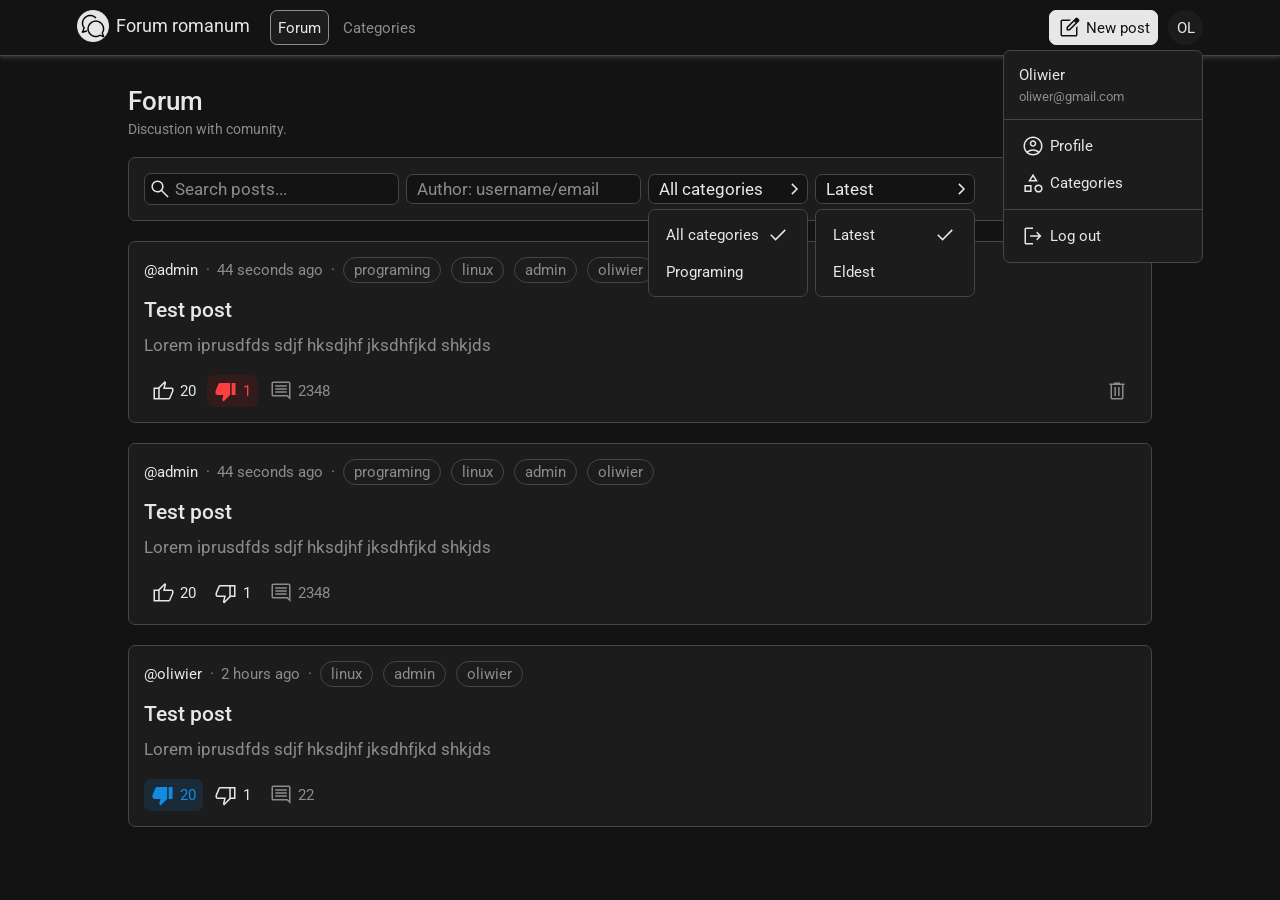
==== index.html @ 88749a3c "js" ====
<!DOCTYPE html>
<html lang="en">
<head>
    <meta charset="UTF-8">
    <meta name="viewport" content="width=device-width, initial-scale=1.0">
    <title>Forum</title>
    <link rel="shortcut icon" href="assets/img/icons/favicon/favicon.ico" type="image/x-icon">

    <link rel="stylesheet" href="css/shared/general.css">
    <link rel="stylesheet" href="css/shared/header.css">
    <link rel="stylesheet" href="css/shared/button.css">
    <link rel="stylesheet" href="css/shared/page.css">
    <link rel="stylesheet" href="css/shared/text-input.css">
    <link rel="stylesheet" href="css/shared/filters.css">
    <link rel="stylesheet" href="css/shared/drop-down.css">
    <link rel="stylesheet" href="css/shared/post.css">
    <link rel="stylesheet" href="css/shared/tile-container.css">
    <link rel="stylesheet" href="css/shared/logo.css">
</head>
<body>
    <header>
        <div class="logo">
            <img src="assets/img/icons/favicon/favicon.png" alt="logo">
            <span>Forum romanum</span>
        </div>
        <nav>
            <a href="index.html">
                <button class="button button--blue button--gray-active active border">Forum</button>
            </a>
            <a href="pages/categories.html">
                <button class="button button--blue button--gray-active">Categories</button>
            </a>
        </nav>
        <div class="right logged-in">
            <div class="logged">
                <a href="pages/new-post.html">
                    <button class="button button--white-inverse border new-post-btn">
                        <svg>
                            <use href="./assets/img/icons/icons.svg#edit_square"></use>
                        </svg>
                        <span>New post</span>
                    </button>
                </a>
                <div class="profile">
                    <button class="button profile-picture" translate="no">
                        AD
                    </button>
                    <div class="profile-options tile-container grid expanded">
                        <div class="profile-info profile-options-group" translate="no">
                            <span class="username">Admin</span>
                            <span class="email">oliwiermoskala2@gmail.com</span>
                        </div>
                        <div class="profile-options-group">
                            <a href="pages/profile.html">
                                <button class="button button--blue">
                                    <svg>
                                        <use href="./assets/img/icons/icons.svg#profile"></use>
                                    </svg>
                                    <span>Profile</span>
                                </button>
                            </a>
                            <a href="pages/categories.html">
                                <button class="button button--blue">
                                    <svg>
                                        <use href="./assets/img/icons/icons.svg#category"></use>
                                    </svg>
                                    <span>Categories</span>
                                </button>
                            </a>
                        </div>
                        <div class="profile-options-group">
                            <button class="button button--red">
                                <svg>
                                    <use href="./assets/img/icons/icons.svg#logout"></use>
                                </svg>
                                <span>Log out</span>
                            </button>
                        </div>
                    </div>
                </div>
            </div>
            <div class="unlogged">
                <a href="pages/login.html">
                    <button class="button border button--hover-fill-blue">Log in</button>
                </a>
                <a href="pages/signup.html">
                    <button class="button border button--white-inverse">Sign up</button>
                </a>
            </div>
        </div>
    </header>
    <main>
        <div class="big">Forum</div>
        <div class="small">Discustion with comunity.</div>
        <div class="filters tile-container">
            <div class="search">
                <label>
                    <div class="search-icon">
                        <svg>
                            <use href="./assets/img/icons/icons.svg#search"></use>
                        </svg>
                    </div>
                    <input type="text" placeholder="Search posts...">
                </label>
            </div>
            <div class="author-search">
                <input type="text" placeholder="Author: username/email">
            </div>
            <div class="categories drop-down-input expanded">
                <button class="text-input">
                    <span>All categories</span>
                    <svg>
                        <use href="assets/img/icons/icons.svg#arrow_down"></use>
                    </svg>
                </button>
                <div class="options tile-container">
                    <button class="checked">
                        <span>All categories</span>
                        <svg>
                            <use href="./assets/img/icons/icons.svg#check"></use>
                        </svg>
                    </button>
                    <button>
                        <span>Programing</span>
                        <svg>
                            <use href="./assets/img/icons/icons.svg#check"></use>
                        </svg>
                    </button>
                </div>
            </div>
            <div class="sorting drop-down-input expanded">
                <button class="text-input">
                    <span>Latest</span>
                    <svg>
                        <use href="assets/img/icons/icons.svg#arrow_down"></use>
                    </svg>
                </button>
                <div class="options tile-container">
                    <button class="checked">
                        <span>Latest</span>
                        <svg>
                            <use href="./assets/img/icons/icons.svg#check"></use>
                        </svg>
                    </button>
                    <button>
                        <span>Eldest</span>
                        <svg>
                            <use href="./assets/img/icons/icons.svg#check"></use>
                        </svg>
                    </button>
                </div>
            </div>
        </div>

        <div class="posts">
            <div class="post tile-container">
                <div class="post-header">
                    <div class="username">@oliwier</div>
                    <div class="dot">&middot;</div>
                    <div>2h ago</div>
                    <div class="dot">&middot;</div>
                    <div class="categories">
                        <div>programing</div>
                        <div>linux</div>
                    </div>
                </div>
                <div class="post-title">Post title</div>
                <div class="post-content">Lorem ipsum dolor sit amet consectetur adipisicing elit. Perferendis accusamus dolores quasi exercitationem! Quidem natus modi sapiente. Incidunt voluptatem quas similique expedita, minus tempora repellendus fuga ratione consequuntur deleniti dignissimos</div>
                <div class="post-options">
                    <div>
                        <button class="button button--blue active">
                            <svg>
                                <use href="./assets/img/icons/icons.svg#thumb_up_filled"></use>
                            </svg>
                            <span>1</span>
                        </button>
                        <button class="button button--red">
                            <svg>
                                <use href="./assets/img/icons/icons.svg#thumb_down"></use>
                            </svg>
                            <span>1</span>
                        </button>
                        <button class="button button--neutral">
                            <svg>
                                <use href="./assets/img/icons/icons.svg#comment"></use>
                            </svg>
                            <span>1</span>
                        </button>
                    </div>
                    <div>
                        <button class="button button--trash">
                            <svg>
                                <use href="../assets/img/icons/icons.svg#delete"></use>
                            </svg>
                        </button>
                    </div>
                </div>
            </div>
        </div>
    </main>
    <script src="scripts/tests/postComponentTest.js" type="module"></script>
    <script src="scripts/tests/headerComponentTest.js" type="module"></script>
    <script src="scripts/pages/index.js" type="module"></script>
</body>
</html>
---- css/shared/general.css ----
@font-face {
    font-family: Roboto;
    src: url("../../assets/fonts/Roboto/Roboto-Light.ttf");
    font-weight: 300;
}
@font-face {
    font-family: Roboto;
    src: url("../../assets/fonts/Roboto/Roboto-Regular.ttf");
    font-weight: 400;
}
@font-face {
    font-family: Roboto;
    src: url("../../assets/fonts/Roboto/Roboto-Medium.ttf");
    font-weight: 500;
}
@font-face {
    font-family: Roboto;
    src: url("../../assets/fonts/Roboto/Roboto-Bold.ttf");
    font-weight: 700;
}
@font-face {
    font-family: Roboto;
    src: url("../../assets/fonts/Roboto/Roboto-ExtraBold.ttf");
    font-weight: 900;
}



:root
{
    --background-color: rgb(19, 19, 19);
    --foreground-color: rgb(28, 28, 28);
    --border-color: rgb(69, 69, 69);
    --text-color-primary: rgb(231, 231, 231);
    --text-color-secondary: rgb(140, 140, 140);
    --red-color: rgb(252, 64, 64);
    --sublime-red-color: rgba(212, 23, 23, 0.127);
    --accent-color: rgb(19, 139, 225);
    --sublime-color: rgba(19, 139, 225, 0.137);
}

*
{
    box-sizing: border-box;
    margin: 0;
    padding: 0;
}
*::-webkit-scrollbar
{
    background-color: var(--foreground-color);
    cursor: default;
}
*::-webkit-scrollbar-button
{
    display: none;
}
*::-webkit-scrollbar-thumb
{
    background-color: var(--background-color);
    border-radius: 7px;
    border: 1px solid var(--text-color-secondary);
    cursor: default;
}
body
{
    min-height: 100dvh;
}
body, button, input
{
    color: var(--text-color-primary);
    font-family: Roboto;
    font-weight: 400;
    font-size: 15px;
}
a
{
    text-decoration: none;
}
a:hover
{
    text-decoration: underline;
}
a button
{
    height: 100%;
    text-decoration: none;
}
.accent
{
    color: var(--accent-color);
}
svg
{
    height: 24px;
    width: 24px;
}
---- css/shared/header.css ----
:root
{
    --header-height: 56px;
}

body
{
    padding-top: calc(var(--header-height));
}

header
{
    display: flex;
    align-items: stretch;
    gap: 20px;

    position: absolute;
    top: 0;
    left: 0;
    right: 0;

    background-color: var(--background-color);

    height: var(--header-height);
    padding-inline: clamp(20px, 6vw, 200px);
    padding-block: 10px;

    border-bottom: 1px solid var(--border-color);
    box-shadow: 0 1px 5px var(--border-color);
}
header nav
{
    display: flex;
    gap: 7px;
}
header .right
{
    margin-left: auto;
}

header .right > div
{
    display: flex;
    gap: 10px;
    height: 100%;
}
header .right > .logged
{
    display: none;
}
header .right > .unlogged
{
    display: block;
}
header .right.logged-in > .logged
{
    display: flex;
}
header .right.logged-in > .unlogged
{
    display: none;
}

header .new-post-btn
{
    text-wrap: nowrap;
}

header .profile
{
    position: relative;
}
header .profile .profile-picture
{
    background-color: var(--foreground-color);
    border-radius: 50%;
    height: 100%;
    border: none;
    aspect-ratio: 1/1;
    display: flex;
    align-items: center;
    justify-content: center;
    box-shadow: 0 0 5px transparent;
    transition: box-shadow 200ms ease-in-out;
}
header .profile .profile-picture:hover
{
    box-shadow: 0 0 5px var(--text-color-primary);
}

header .profile .profile-options
{
    display: none;
    position: absolute;
    z-index: 100;
    top: calc(100% + 5px);
    right: 0;
    min-width: 200px;
    overflow: hidden;
    padding: 0;
}
header .profile .profile-options .profile-options-group
{
    flex-direction: column;
}
header .profile .profile-options a
{
    text-decoration: none;
}
header .profile .profile-options button
{
    width: 100%;
}
header .profile .profile-options.expanded
{
    display: block;
}

header .profile .profile-options .profile-options-group:last-child
{
    border: none;
}
header .profile .profile-options .profile-info
{
    padding: 15px;
}
header .profile .profile-options .profile-info .email
{
    color: var(--text-color-secondary);
    font-size: 0.8rem;
}
@media (max-width: 660px)
{
    header nav
    {
        display: none;
    }
}
@media (max-width: 400px)
{
    header button.new-post-btn span
    {
        display: none;
    }
}
@media (max-width: 320px)
{
    header .logo span
    {
        display: none;
    }
}
---- css/shared/button.css ----
.button
{
    display: inline-flex;
    align-items: center;
    gap: 5px;
    padding: 4px 7px;

    border-radius: 7px;
    border: none;
    cursor: pointer;

    transition:
        color 100ms ease-in-out,
        background-color 100ms ease-in-out,
        transition 100ms ease-in-out;

    color: var(--btn-color);
    background-color: var(--btn-bg);
    border-color: var(--btn-border);
}
.button svg
{
    fill: currentColor;
}
.button:disabled
{
    opacity: 0.8;
}
.button:active
{
    transform: scale(0.96);
}

.button.active
{
    color: var(--btn-active-color);
    background-color: var(--btn-active-bg);
    border-color: var(--btn-active-border);
}

.button:hover
{
    color: var(--btn-hover-color);
    background-color: var(--btn-hover-bg);
    border-color: var(--btn-hover-border);
}

.button.border
{
    border: 1px solid var(--btn-border);
}
.button.button--blue
{
    --btn-color: var(--text-color-primary);
    --btn-bg: transparent;

    --btn-hover-color: var(--accent-color);
    --btn-hover-bg: var(--sublime-color);

    --btn-active-color: var(--btn-hover-color);
    --btn-active-bg: var(--btn-hover-bg);

    --btn-border: var(--btn-color);
    --btn-hover-border: var(--btn-border);
    --btn-active-border: var(--btn-hover-border);
}

.button.button--red
{
    --btn-color: var(--text-color-primary);
    --btn-bg: transparent;

    --btn-hover-color: var(--red-color);
    --btn-hover-bg: var(--sublime-red-color);

    --btn-active-color: var(--btn-hover-color);
    --btn-active-bg: var(--btn-hover-bg);

    --btn-border: var(--btn-color);
    --btn-hover-border: var(--btn-border);
    --btn-active-border: var(--btn-hover-border);
}

.button.button--gray-active
{
    --btn-color: var(--text-color-secondary);

    --btn-active-color: var(--text-color-primary);
    --btn-active-bg: var(--foreground-color);

    --btn-active-border: var(--border-color);
}

.button.button--white-inverse
{
    --btn-color: var(--background-color);
    --btn-bg: var(--text-color-primary);

    --btn-hover-color: var(--text-color-primary);
    --btn-hover-bg: var(--btn-background-color);

    --btn-border: var(--text-color-primary);
}
.button.button--red-inverse
{
    --btn-color: var(--text-color-primary);
    --btn-bg: var(--red-color);

    --btn-hover-color: var(--red-color);
    --btn-hover-bg: var(--foreground-color);

    --btn-border: var(--red-color);
}

.button.button--hover-fill-blue
{
    --btn-color: var(--text-color-primary);
    --btn-bg: transparent;

    --btn-hover-color: var(--text-color-primary);
    --btn-hover-bg: var(--accent-color);

    --btn-active-color: var(--btn-hover-color);
    --btn-active-bg: var(--btn-hover-bg);

    --btn-border: var(--border-color);
    --btn-hover-border: var(--border-color);
    --btn-active-border: var(--border-color);
}
.button.button--back-button
{
    --btn-color: var(--text-color-primary);
    --btn-bg: transparent;

    --btn-hover-color: var(--background-color);
    --btn-hover-bg: var(--text-color-primary);

    --btn-active-color: var(--btn-hover-color);
    --btn-active-bg: var(--btn-hover-bg);

    --btn-border: var(--border-color);
    --btn-hover-border: var(--border-color);
    --btn-active-border: var(--border-color);
}
.button.button--neutral
{
    --btn-color: var(--text-color-secondary);
    --btn-bg: transparent;

    --btn-hover-color: var(--text-color-primary);
    --btn-hover-bg: var(--border-color);

    --btn-active-color: var(--btn-hover-color);
    --btn-active-bg: var(--btn-hover-bg);

    --btn-border: var(--btn-color);
    --btn-hover-border: var(--btn-border);
    --btn-active-border: var(--btn-hover-border);
}
.button.button--trash
{
    --btn-color: var(--text-color-secondary);
    --btn-bg: transparent;

    --btn-hover-color: var(--red-color);
    --btn-hover-bg: var(--sublime-red-color);

    --btn-active-color: var(--btn-hover-color);
    --btn-active-bg: var(--btn-hover-bg);

    --btn-border: var(--btn-color);
    --btn-hover-border: var(--btn-border);
    --btn-active-border: var(--btn-hover-border);
}
---- css/shared/page.css ----
main
{
    background-color: var(--background-color);
    min-height: calc(100dvh - var(--header-height));
    padding-inline: 10%;
    padding-block: 30px;
}
main .back-button
{
    margin-bottom: 20px;
}
main .back-button button
{
    padding: 6px 10px;
    font-size: 1.05rem;
}
.big
{
    font-size: 1.6rem;
    font-weight: 500;
    margin-bottom: 5px;
}
.small
{
    font-size: 0.85rem;
    color: var(--text-color-secondary);
    margin-bottom: 20px;
}
main > .filters
{
    margin-bottom: 20px;
}
---- css/shared/text-input.css ----
input[type="text"],
input[type="search"],
input[type="email"],
input[type="password"],
.text-input
{
    background-color: var(--background-color);
    color: var(--text-color-primary);
    border: none;
    padding: 5px 10px;
    font-size: 1.05rem;
    border: 1px solid var(--border-color);
    border-radius: 7px;
    min-width: 0;
}
.text-input.error
{
    outline: 1px solid var(--red-color);
    color: var(--red-color);
}

input[type="text"]::placeholder,
input[type="search"]::placeholder,
input[type="email"]::placeholder,
input[type="password"]::placeholder,
.text-input::placeholder
{
    color: var(--text-color-secondary);
}

input[type="text"]:focus,
input[type="search"]:focus,
input[type="email"]:focus,
input[type="password"]:focus,
.text-input:focus
{
    outline: 1px solid var(--accent-color);
}
input:focus.error
{
    outline: 1px solid var(--red-color);
}
---- css/shared/filters.css ----
.filters
{
    display: flex;
    align-items: center;
    flex-wrap: wrap;
    gap: 7px;
}
.filters > div > *
{
    height: 30px;
}
.filters .search
{
    position: relative;
}
.filters .search input
{
    padding-left: 30px;
}
.filters .search .search-icon
{
    z-index: 50;
    position: absolute;
    background-color: transparent;
    border: none;
    display: flex;
    align-items: center;
    justify-content: center;
    top: 0;
    bottom: 0;
    padding-left: 4px;
}
.filters .search .search-icon svg
{
    fill: var(--text-color-primary);
}
---- css/shared/drop-down.css ----
.drop-down-input
{
    position: relative;
    transition: all 200ms ease-in-out;
}
.drop-down-input > button
{
    display: flex;
    align-items: center;
    justify-content: space-between;
    min-width: 160px;
    padding-right: 0;
}
.drop-down-input > button span
{
    margin-right: 10px;
}
.drop-down-input.expanded > button svg
{
    transform: rotate(-90deg);
    fill: currentColor;
}
.drop-down-input.expanded .options
{
    display: flex;
}

.drop-down-input .options
{
    display: none;
    position: absolute;
    z-index: 50;
    top: calc(100% + 5px);
    width: 100%;
    height: fit-content;
    padding: 7px;
    
    align-items: stretch;
    flex-direction: column;
    gap: 2px;
}
.drop-down-input .options > button
{
    display: flex;
    align-items: center;
    justify-content: space-between;
    padding-inline: 10px;
    height: 35px;
    border: none;
    border-radius: 7px;
    background-color: transparent;
    transition: all 100ms ease-in-out;
}
.drop-down-input .options > button:hover
{
    background-color: var(--accent-color);
}
.drop-down-input .options > button svg
{
    display: none;
    fill: currentColor;
}
.drop-down-input .options > button.checked svg
{
    display: block;
}
---- css/shared/post.css ----
.posts
{
    display: flex;
    flex-direction: column;
    gap: 20px;
}
.post .post-header
{
    display: flex;
    align-items: center;
    gap: clamp(5px, 0.6vw, 10px);
    color: var(--text-color-secondary);
    margin-bottom: 15px;
    text-wrap: nowrap;
}
.post .post-header .username
{
    color: var(--text-color-primary);
}
.post .post-header .categories
{
    display: flex;
    flex-wrap: wrap;
    gap: 10px;
}
.post .post-header .categories > div
{
    border: 1px solid var(--border-color);
    border-radius: 100vw;
    padding: 3px 10px;
}
.post .post-title
{
    font-size: 1.3rem;
    margin-bottom: 13px;
    font-weight: 500;
}
.post .post-content
{
    color: var(--text-color-secondary);
    margin-bottom: 20px;
    font-size: 1.05rem;
}
.post .post-options
{
    display: flex;
    justify-content: space-between;
}
@media (max-width: 460px)
{
    .post .post-header
    {
        flex-direction: column;
        align-items: start;
    }
    .post .post-header .dot
    {
        display: none;
    }
}
---- css/shared/tile-container.css ----
.tile-container
{
    /* display: block; */
    background-color: var(--foreground-color);
    border: 1px solid var(--border-color);
    border-radius: 7px;
    padding: 15px;
}
.tile-container.grid
{
    padding: 0;
}
.tile-container.grid > *
{
    border-bottom: 1px solid var(--border-color);
    padding: 10px;
    display: flex;
    gap: 5px;
}
.tile-container.grid > *:last-child
{
    border: none;
}
.tile-container.danger
{
    border-color: var(--red-color);
}
---- css/shared/logo.css ----
.logo
{
    display: flex;
    align-items: center;
    gap: 7px;
    font-size: 1.1rem;
    text-wrap: nowrap;
    height: 2rem;
}
.logo img
{
    height: 100%;
}
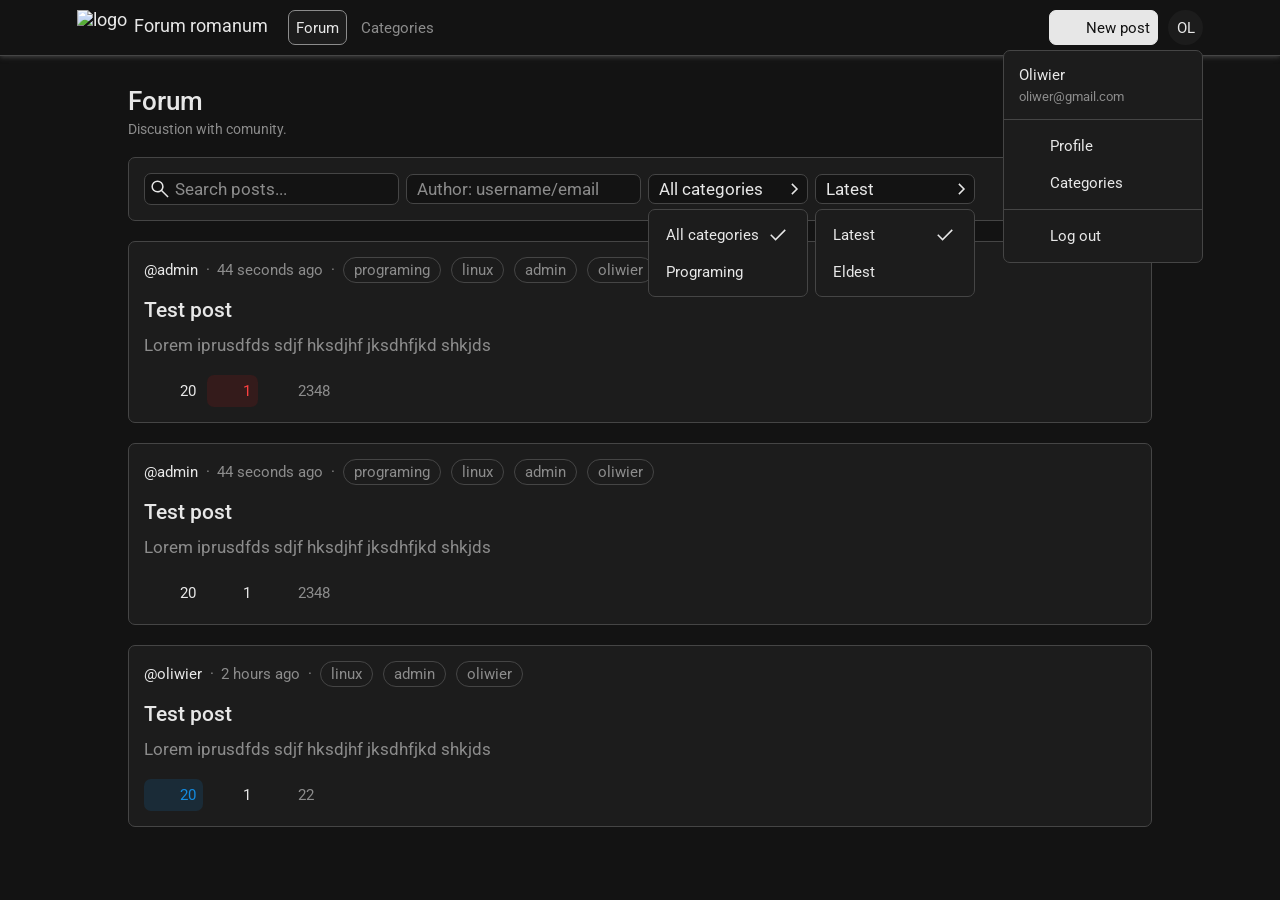
==== commit ed67d078: "js" ====
--- a/index.html
+++ b/index.html
@@ -110,7 +110,7 @@
                 <button class="text-input">
                     <span>All categories</span>
                     <svg>
-                        <use href="assets/img/icons/icons.svg#arrow_down"></use>
+                        <use href="./assets/img/icons/icons.svg#arrow_down"></use>
                     </svg>
                 </button>
                 <div class="options tile-container">
@@ -132,7 +132,7 @@
                 <button class="text-input">
                     <span>Latest</span>
                     <svg>
-                        <use href="assets/img/icons/icons.svg#arrow_down"></use>
+                        <use href="./assets/img/icons/icons.svg#arrow_down"></use>
                     </svg>
                 </button>
                 <div class="options tile-container">
@@ -190,7 +190,7 @@
                     <div>
                         <button class="button button--trash">
                             <svg>
-                                <use href="../assets/img/icons/icons.svg#delete"></use>
+                                <use href="./assets/img/icons/icons.svg#delete"></use>
                             </svg>
                         </button>
                     </div>
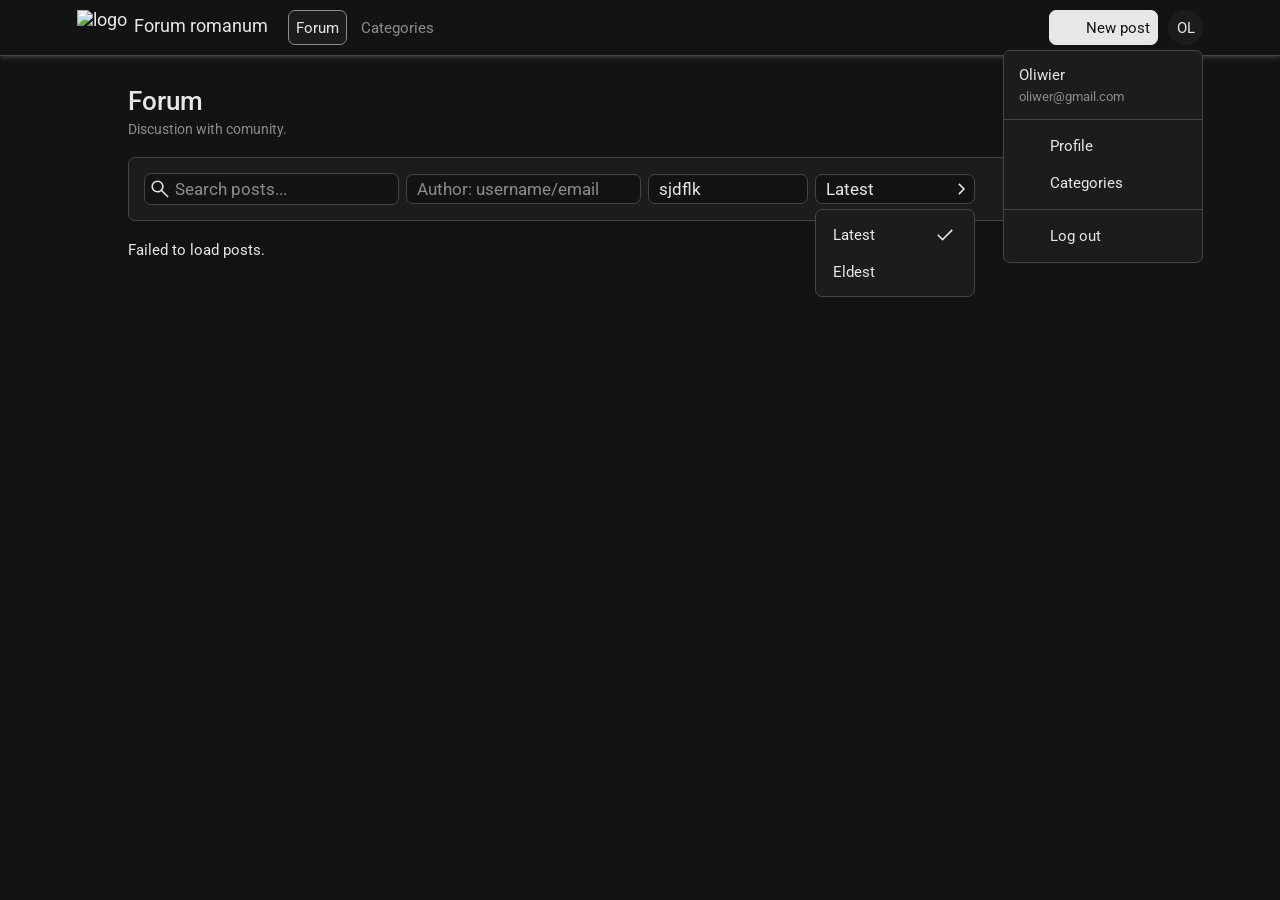
==== commit 2d4344ce: "js post fetch" ====
--- a/index.html
+++ b/index.html
@@ -129,20 +129,20 @@
                 </div>
             </div>
             <div class="sorting drop-down-input expanded">
-                <button class="text-input">
+                <button class="text-input" data-option-id="1">
                     <span>Latest</span>
                     <svg>
                         <use href="./assets/img/icons/icons.svg#arrow_down"></use>
                     </svg>
                 </button>
                 <div class="options tile-container">
-                    <button class="checked">
+                    <button class="checked" data-option-id="1">
                         <span>Latest</span>
                         <svg>
                             <use href="./assets/img/icons/icons.svg#check"></use>
                         </svg>
                     </button>
-                    <button>
+                    <button data-option-id="2">
                         <span>Eldest</span>
                         <svg>
                             <use href="./assets/img/icons/icons.svg#check"></use>
@@ -200,6 +200,7 @@
     </main>
     <script src="scripts/tests/postComponentTest.js" type="module"></script>
     <script src="scripts/tests/headerComponentTest.js" type="module"></script>
+    <script src="scripts/tests/dropDownComponentTest.js" type="module"></script>
     <script src="scripts/pages/index.js" type="module"></script>
 </body>
 </html>
--- a/css/shared/drop-down.css
+++ b/css/shared/drop-down.css
@@ -15,10 +15,14 @@
 {
     margin-right: 10px;
 }
+.drop-down-input > button svg
+{
+    fill: currentColor;
+    transition: transform 100ms ease-in-out;
+}
 .drop-down-input.expanded > button svg
 {
     transform: rotate(-90deg);
-    fill: currentColor;
 }
 .drop-down-input.expanded .options
 {
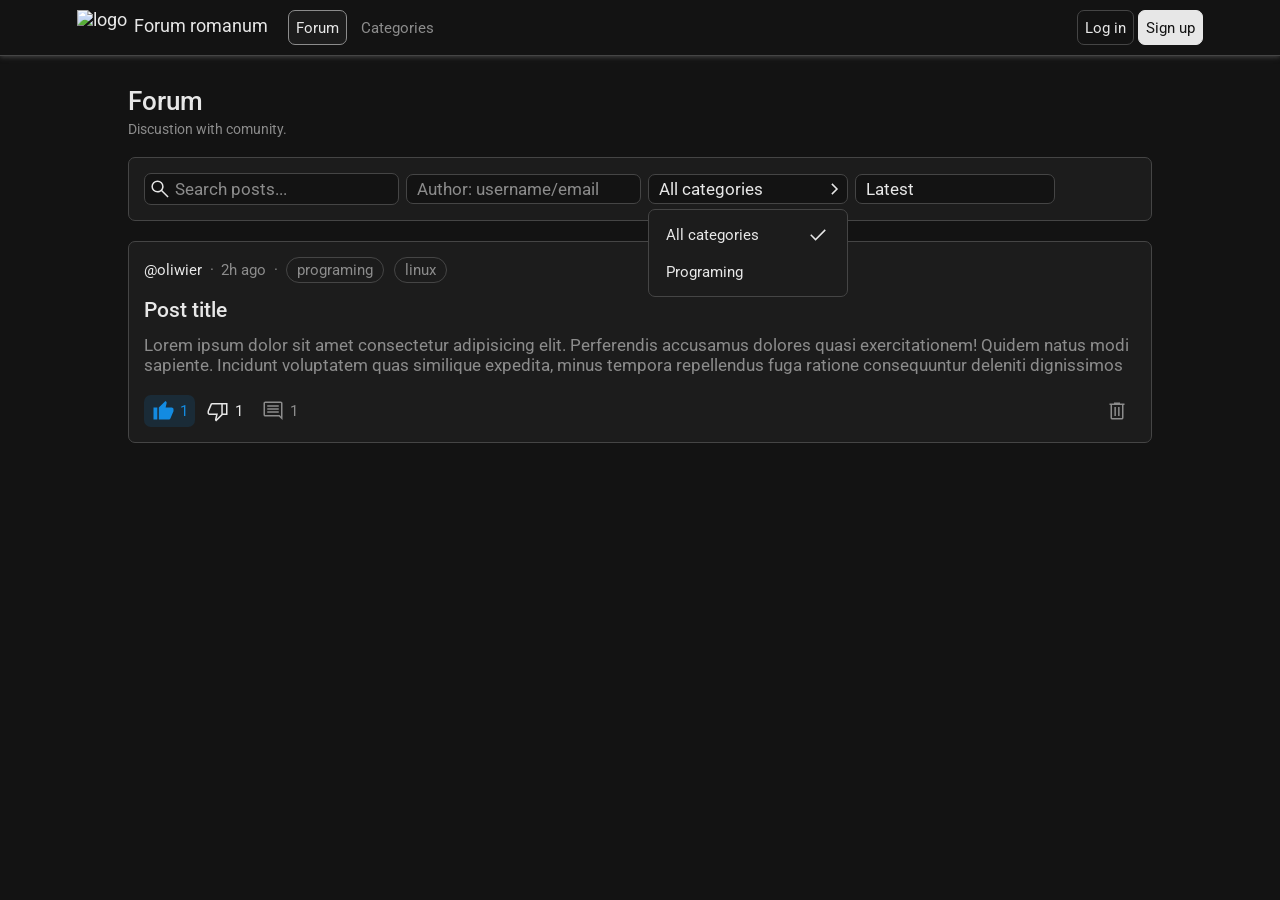
==== commit bdad2951: "fetch categories drop down searching and othres" ====
--- a/index.html
+++ b/index.html
@@ -17,7 +17,7 @@
     <link rel="stylesheet" href="css/shared/tile-container.css">
     <link rel="stylesheet" href="css/shared/logo.css">
 </head>
-<body>
+<body class="">
     <header>
         <div class="logo">
             <img src="assets/img/icons/favicon/favicon.png" alt="logo">
@@ -31,7 +31,7 @@
                 <button class="button button--blue button--gray-active">Categories</button>
             </a>
         </nav>
-        <div class="right logged-in">
+        <div class="right">
             <div class="logged">
                 <a href="pages/new-post.html">
                     <button class="button button--white-inverse border new-post-btn">
@@ -198,9 +198,6 @@
             </div>
         </div>
     </main>
-    <script src="scripts/tests/postComponentTest.js" type="module"></script>
-    <script src="scripts/tests/headerComponentTest.js" type="module"></script>
-    <script src="scripts/tests/dropDownComponentTest.js" type="module"></script>
     <script src="scripts/pages/index.js" type="module"></script>
 </body>
 </html>
--- a/css/shared/header.css
+++ b/css/shared/header.css
@@ -44,19 +44,23 @@
     gap: 10px;
     height: 100%;
 }
-header .right > .logged
+
+body.guest header .right > .logged
 {
     display: none;
 }
-header .right > .unlogged
+
+body.guest header .right > .unlogged
 {
     display: block;
 }
-header .right.logged-in > .logged
+
+body.logged header .right > .logged
 {
     display: flex;
 }
-header .right.logged-in > .unlogged
+
+body.logged header .right > .unlogged
 {
     display: none;
 }
--- a/css/shared/drop-down.css
+++ b/css/shared/drop-down.css
@@ -2,14 +2,16 @@
 {
     position: relative;
     transition: all 200ms ease-in-out;
+    width: fit-content;
+    min-width: 200px;
 }
 .drop-down-input > button
 {
     display: flex;
     align-items: center;
     justify-content: space-between;
-    min-width: 160px;
     padding-right: 0;
+    width: 100%;
 }
 .drop-down-input > button span
 {
@@ -35,7 +37,8 @@
     position: absolute;
     z-index: 50;
     top: calc(100% + 5px);
-    width: 100%;
+    width: max-content;
+    min-width: 100%;
     height: fit-content;
     padding: 7px;
     
@@ -49,11 +52,17 @@
     align-items: center;
     justify-content: space-between;
     padding-inline: 10px;
+    gap: 10px;
+    flex-shrink: 0;
     height: 35px;
     border: none;
     border-radius: 7px;
     background-color: transparent;
     transition: all 100ms ease-in-out;
+}
+.drop-down-input .options > button span
+{
+    text-wrap: nowrap;
 }
 .drop-down-input .options > button:hover
 {
@@ -61,10 +70,11 @@
 }
 .drop-down-input .options > button svg
 {
-    display: none;
+    opacity: 0;
     fill: currentColor;
 }
 .drop-down-input .options > button.checked svg
 {
-    display: block;
-}+    opacity: 1;
+}
+ 
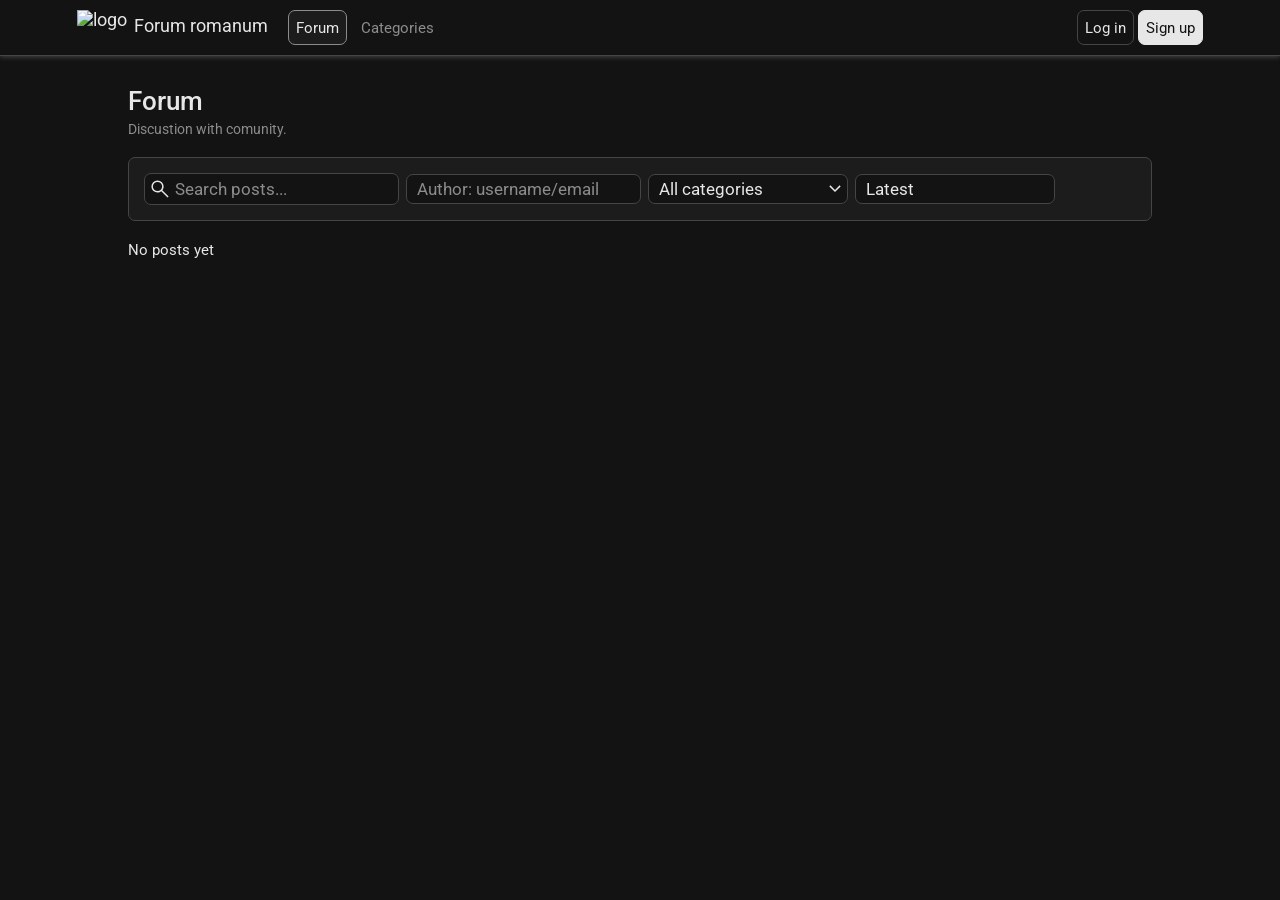
==== commit f76b7e62: "imporving doc and bug fixes and templates of html" ====
--- a/index.html
+++ b/index.html
@@ -17,7 +17,7 @@
     <link rel="stylesheet" href="css/shared/tile-container.css">
     <link rel="stylesheet" href="css/shared/logo.css">
 </head>
-<body class="">
+<body>
     <header>
         <div class="logo">
             <img src="assets/img/icons/favicon/favicon.png" alt="logo">
@@ -31,63 +31,7 @@
                 <button class="button button--blue button--gray-active">Categories</button>
             </a>
         </nav>
-        <div class="right">
-            <div class="logged">
-                <a href="pages/new-post.html">
-                    <button class="button button--white-inverse border new-post-btn">
-                        <svg>
-                            <use href="./assets/img/icons/icons.svg#edit_square"></use>
-                        </svg>
-                        <span>New post</span>
-                    </button>
-                </a>
-                <div class="profile">
-                    <button class="button profile-picture" translate="no">
-                        AD
-                    </button>
-                    <div class="profile-options tile-container grid expanded">
-                        <div class="profile-info profile-options-group" translate="no">
-                            <span class="username">Admin</span>
-                            <span class="email">oliwiermoskala2@gmail.com</span>
-                        </div>
-                        <div class="profile-options-group">
-                            <a href="pages/profile.html">
-                                <button class="button button--blue">
-                                    <svg>
-                                        <use href="./assets/img/icons/icons.svg#profile"></use>
-                                    </svg>
-                                    <span>Profile</span>
-                                </button>
-                            </a>
-                            <a href="pages/categories.html">
-                                <button class="button button--blue">
-                                    <svg>
-                                        <use href="./assets/img/icons/icons.svg#category"></use>
-                                    </svg>
-                                    <span>Categories</span>
-                                </button>
-                            </a>
-                        </div>
-                        <div class="profile-options-group">
-                            <button class="button button--red">
-                                <svg>
-                                    <use href="./assets/img/icons/icons.svg#logout"></use>
-                                </svg>
-                                <span>Log out</span>
-                            </button>
-                        </div>
-                    </div>
-                </div>
-            </div>
-            <div class="unlogged">
-                <a href="pages/login.html">
-                    <button class="button border button--hover-fill-blue">Log in</button>
-                </a>
-                <a href="pages/signup.html">
-                    <button class="button border button--white-inverse">Sign up</button>
-                </a>
-            </div>
-        </div>
+        <div class="right"></div>
     </header>
     <main>
         <div class="big">Forum</div>
@@ -106,7 +50,7 @@
             <div class="author-search">
                 <input type="text" placeholder="Author: username/email">
             </div>
-            <div class="categories drop-down-input expanded">
+            <div class="categories drop-down-input">
                 <button class="text-input">
                     <span>All categories</span>
                     <svg>
@@ -120,15 +64,9 @@
                             <use href="./assets/img/icons/icons.svg#check"></use>
                         </svg>
                     </button>
-                    <button>
-                        <span>Programing</span>
-                        <svg>
-                            <use href="./assets/img/icons/icons.svg#check"></use>
-                        </svg>
-                    </button>
                 </div>
             </div>
-            <div class="sorting drop-down-input expanded">
+            <div class="sorting drop-down-input">
                 <button class="text-input" data-option-id="1">
                     <span>Latest</span>
                     <svg>
@@ -142,61 +80,10 @@
                             <use href="./assets/img/icons/icons.svg#check"></use>
                         </svg>
                     </button>
-                    <button data-option-id="2">
-                        <span>Eldest</span>
-                        <svg>
-                            <use href="./assets/img/icons/icons.svg#check"></use>
-                        </svg>
-                    </button>
                 </div>
             </div>
         </div>
-
-        <div class="posts">
-            <div class="post tile-container">
-                <div class="post-header">
-                    <div class="username">@oliwier</div>
-                    <div class="dot">&middot;</div>
-                    <div>2h ago</div>
-                    <div class="dot">&middot;</div>
-                    <div class="categories">
-                        <div>programing</div>
-                        <div>linux</div>
-                    </div>
-                </div>
-                <div class="post-title">Post title</div>
-                <div class="post-content">Lorem ipsum dolor sit amet consectetur adipisicing elit. Perferendis accusamus dolores quasi exercitationem! Quidem natus modi sapiente. Incidunt voluptatem quas similique expedita, minus tempora repellendus fuga ratione consequuntur deleniti dignissimos</div>
-                <div class="post-options">
-                    <div>
-                        <button class="button button--blue active">
-                            <svg>
-                                <use href="./assets/img/icons/icons.svg#thumb_up_filled"></use>
-                            </svg>
-                            <span>1</span>
-                        </button>
-                        <button class="button button--red">
-                            <svg>
-                                <use href="./assets/img/icons/icons.svg#thumb_down"></use>
-                            </svg>
-                            <span>1</span>
-                        </button>
-                        <button class="button button--neutral">
-                            <svg>
-                                <use href="./assets/img/icons/icons.svg#comment"></use>
-                            </svg>
-                            <span>1</span>
-                        </button>
-                    </div>
-                    <div>
-                        <button class="button button--trash">
-                            <svg>
-                                <use href="./assets/img/icons/icons.svg#delete"></use>
-                            </svg>
-                        </button>
-                    </div>
-                </div>
-            </div>
-        </div>
+        <div class="posts">No posts yet</div>
     </main>
     <script src="scripts/pages/index.js" type="module"></script>
 </body>
--- a/css/shared/text-input.css
+++ b/css/shared/text-input.css
@@ -15,8 +15,7 @@
 }
 .text-input.error
 {
-    outline: 1px solid var(--red-color);
-    color: var(--red-color);
+    outline: 1px solid var(--red-color) !important;
 }
 
 input[type="text"]::placeholder,
@@ -36,6 +35,8 @@
 {
     outline: 1px solid var(--accent-color);
 }
+
+.text-input:focus.error,
 input:focus.error
 {
     outline: 1px solid var(--red-color);
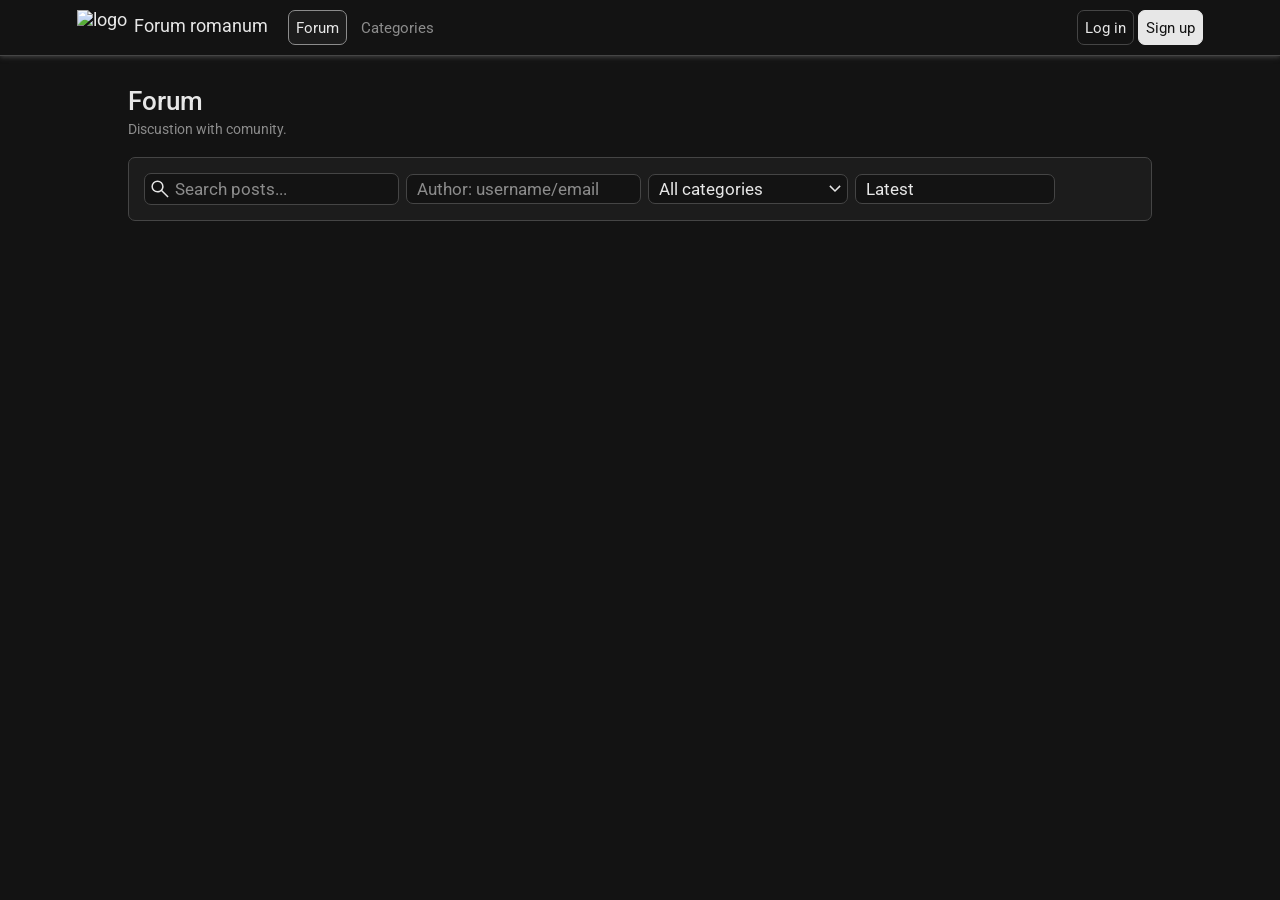
==== commit f0177f0d: "empty feed list better msg render" ====
--- a/index.html
+++ b/index.html
@@ -83,7 +83,7 @@
                 </div>
             </div>
         </div>
-        <div class="posts">No posts yet</div>
+        <div class="posts js-posts"></div>
     </main>
     <script src="scripts/pages/index.js" type="module"></script>
 </body>
